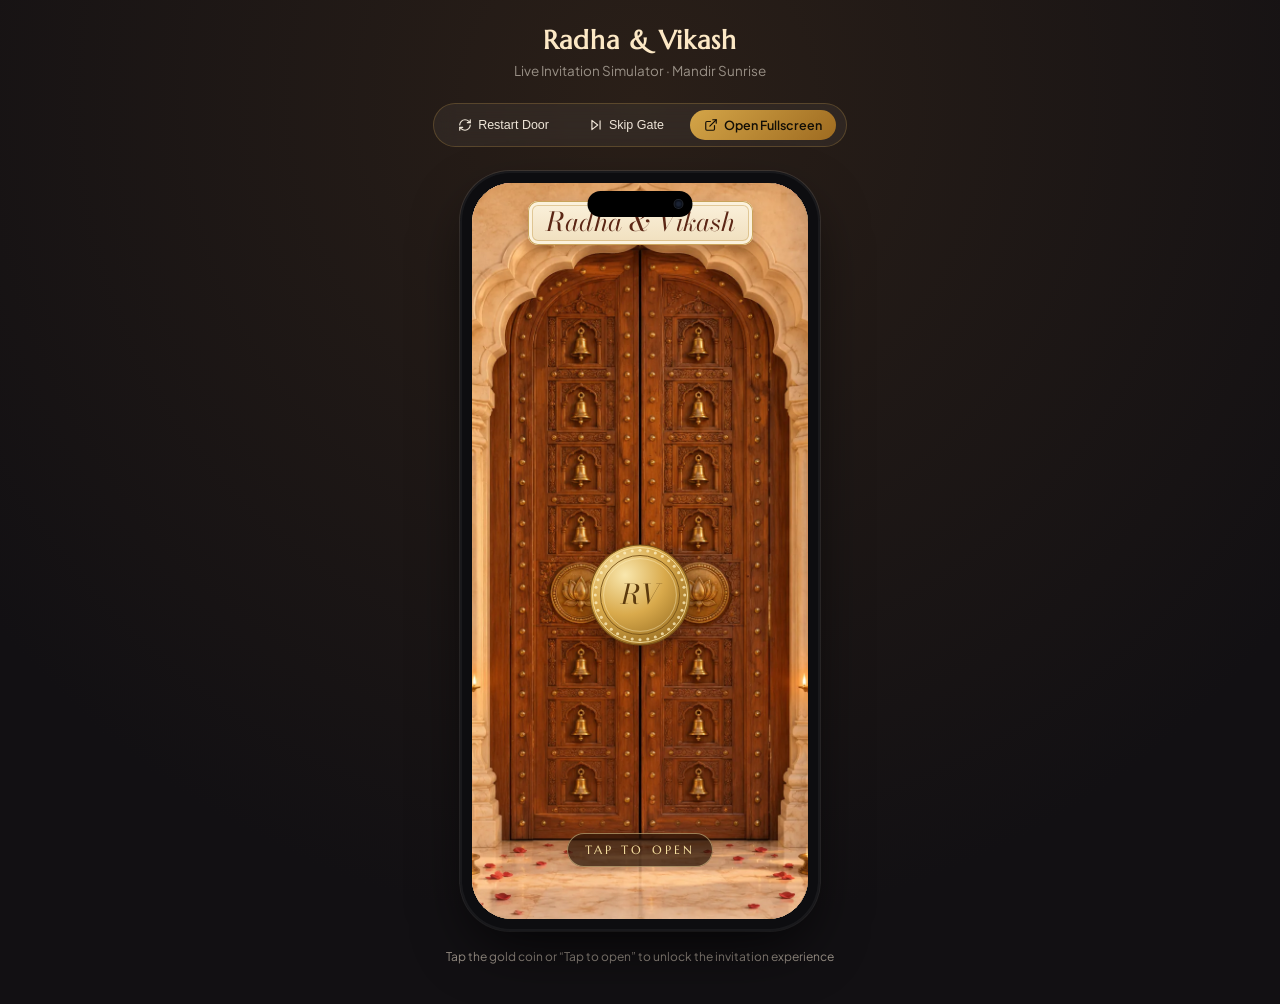
==== preview.html @ 3cbb506b "Initial commit: Radha & Vikash Mandir Sunrise wedding invitation with 3D doors, audio, scratch card " ====
<!doctype html>
<html lang="en">
<head>
<meta charset="utf-8">
<meta name="viewport" content="width=device-width, initial-scale=1">
<title>Live Preview | Wedding Invitation</title>
<link rel="preconnect" href="https://fonts.googleapis.com">
<link rel="preconnect" href="https://fonts.gstatic.com" crossorigin>
<link href="https://fonts.googleapis.com/css2?family=Plus+Jakarta+Sans:wght@400;500;600;700&family=Marcellus&display=swap" rel="stylesheet">
<style>
  :root {
    --bg: #131215;
    --card: #1c1a20;
    --gold: #d4a548;
    --text: #f0e6d8;
    --text-muted: #999086;
  }
  * { box-sizing: border-box; margin: 0; padding: 0; }
  body {
    min-height: 100vh;
    min-height: 100dvh;
    background: radial-gradient(circle at 50% 10%, #2a1f18 0%, #121013 75%);
    font-family: 'Plus Jakarta Sans', -apple-system, BlinkMacSystemFont, sans-serif;
    color: var(--text);
    display: flex;
    flex-direction: column;
    align-items: center;
    justify-content: flex-start;
    padding: 24px 16px 40px;
    overflow-x: hidden;
  }
  header {
    text-align: center;
    margin-bottom: 24px;
  }
  h1 {
    font-family: 'Marcellus', serif;
    font-size: 26px;
    letter-spacing: 0.04em;
    color: #fce8c5;
    margin-bottom: 6px;
  }
  p.sub {
    font-size: 13.5px;
    color: var(--text-muted);
  }
  .toolbar {
    display: flex;
    align-items: center;
    gap: 12px;
    margin-bottom: 24px;
    background: rgba(255, 255, 255, 0.05);
    padding: 6px 10px;
    border-radius: 999px;
    border: 1px solid rgba(212, 165, 72, 0.25);
    backdrop-filter: blur(10px);
  }
  .btn {
    appearance: none;
    background: none;
    border: none;
    color: var(--text);
    font-size: 12.5px;
    font-weight: 500;
    padding: 7px 14px;
    border-radius: 999px;
    cursor: pointer;
    text-decoration: none;
    display: inline-flex;
    align-items: center;
    gap: 6px;
    transition: all 0.2s ease;
  }
  .btn:hover {
    background: rgba(255, 255, 255, 0.1);
    color: #fff;
  }
  .btn.primary {
    background: linear-gradient(135deg, #d4a548, #9e6b20);
    color: #120e06;
    font-weight: 600;
  }
  .btn.primary:hover {
    transform: translateY(-1px);
    box-shadow: 0 4px 14px rgba(212, 165, 72, 0.35);
  }
  .preview-wrapper {
    position: relative;
    display: flex;
    flex-direction: column;
    align-items: center;
  }
  /* Mobile Phone Mockup */
  .phone-frame {
    position: relative;
    width: 360px;
    height: 760px;
    background: #0d0d10;
    border-radius: 50px;
    padding: 12px;
    box-shadow: 0 25px 60px -15px rgba(0, 0, 0, 0.8),
                0 0 0 1px rgba(255, 255, 255, 0.12),
                inset 0 0 0 2px rgba(255, 255, 255, 0.05);
  }
  /* Dynamic Island / Notch */
  .phone-island {
    position: absolute;
    top: 20px;
    left: 50%;
    transform: translateX(-50%);
    width: 105px;
    height: 26px;
    background: #000;
    border-radius: 20px;
    z-index: 20;
    pointer-events: none;
    display: flex;
    align-items: center;
    justify-content: flex-end;
    padding-right: 9px;
  }
  .phone-camera {
    width: 10px;
    height: 10px;
    border-radius: 50%;
    background: radial-gradient(circle, #1a2233 30%, #080c14 70%);
    border: 1px solid rgba(255,255,255,0.1);
  }
  .screen {
    position: relative;
    width: 100%;
    height: 100%;
    overflow: hidden;
    border-radius: 40px;
    background: #fdf6ec;
  }
  .screen iframe {
    width: 100%;
    height: 100%;
    border: 0;
    display: block;
    background: #4a2a14;
  }
  .footer-note {
    margin-top: 18px;
    font-size: 12px;
    color: var(--text-muted);
    text-align: center;
  }
</style>
</head>
<body>

<header>
  <h1>Radha &amp; Vikash</h1>
  <p class="sub">Live Invitation Simulator &middot; Mandir Sunrise</p>
</header>

<div class="toolbar">
  <button class="btn" onclick="reloadFrame()">
    <svg width="14" height="14" viewBox="0 0 24 24" fill="none" stroke="currentColor" stroke-width="2" stroke-linecap="round" stroke-linejoin="round"><path d="M3 12a9 9 0 0 1 9-9 9.75 9.75 0 0 1 6.74 2.74L21 8"/><path d="M21 3v5h-5"/><path d="M21 12a9 9 0 0 1-9 9 9.75 9.75 0 0 1-6.74-2.74L3 16"/><path d="M8 16H3v5"/></svg>
    Restart Door
  </button>
  <button class="btn" onclick="skipDoor()">
    <svg width="14" height="14" viewBox="0 0 24 24" fill="none" stroke="currentColor" stroke-width="2" stroke-linecap="round" stroke-linejoin="round"><polygon points="5 4 15 12 5 20 5 4"/><line x1="19" y1="5" x2="19" y2="19"/></svg>
    Skip Gate
  </button>
  <a class="btn primary" href="index.html" target="_blank">
    <svg width="14" height="14" viewBox="0 0 24 24" fill="none" stroke="currentColor" stroke-width="2" stroke-linecap="round" stroke-linejoin="round"><path d="M18 13v6a2 2 0 0 1-2 2H5a2 2 0 0 1-2-2V8a2 2 0 0 1 2-2h6"/><polyline points="15 3 21 3 21 9"/><line x1="10" y1="14" x2="21" y2="3"/></svg>
    Open Fullscreen
  </a>
</div>

<div class="preview-wrapper">
  <div class="phone-frame">
    <div class="phone-island">
      <div class="phone-camera"></div>
    </div>
    <div class="screen">
      <iframe id="inviteFrame" src="index.html" title="Live Preview"></iframe>
    </div>
  </div>
  <p class="footer-note">Tap the gold coin or &ldquo;Tap to open&rdquo; to unlock the invitation experience</p>
</div>

<script>
  function reloadFrame() {
    const f = document.getElementById('inviteFrame');
    f.src = 'index.html?t=' + Date.now();
  }
  function skipDoor() {
    const f = document.getElementById('inviteFrame');
    f.src = 'index.html#open';
  }
</script>

</body>
</html>
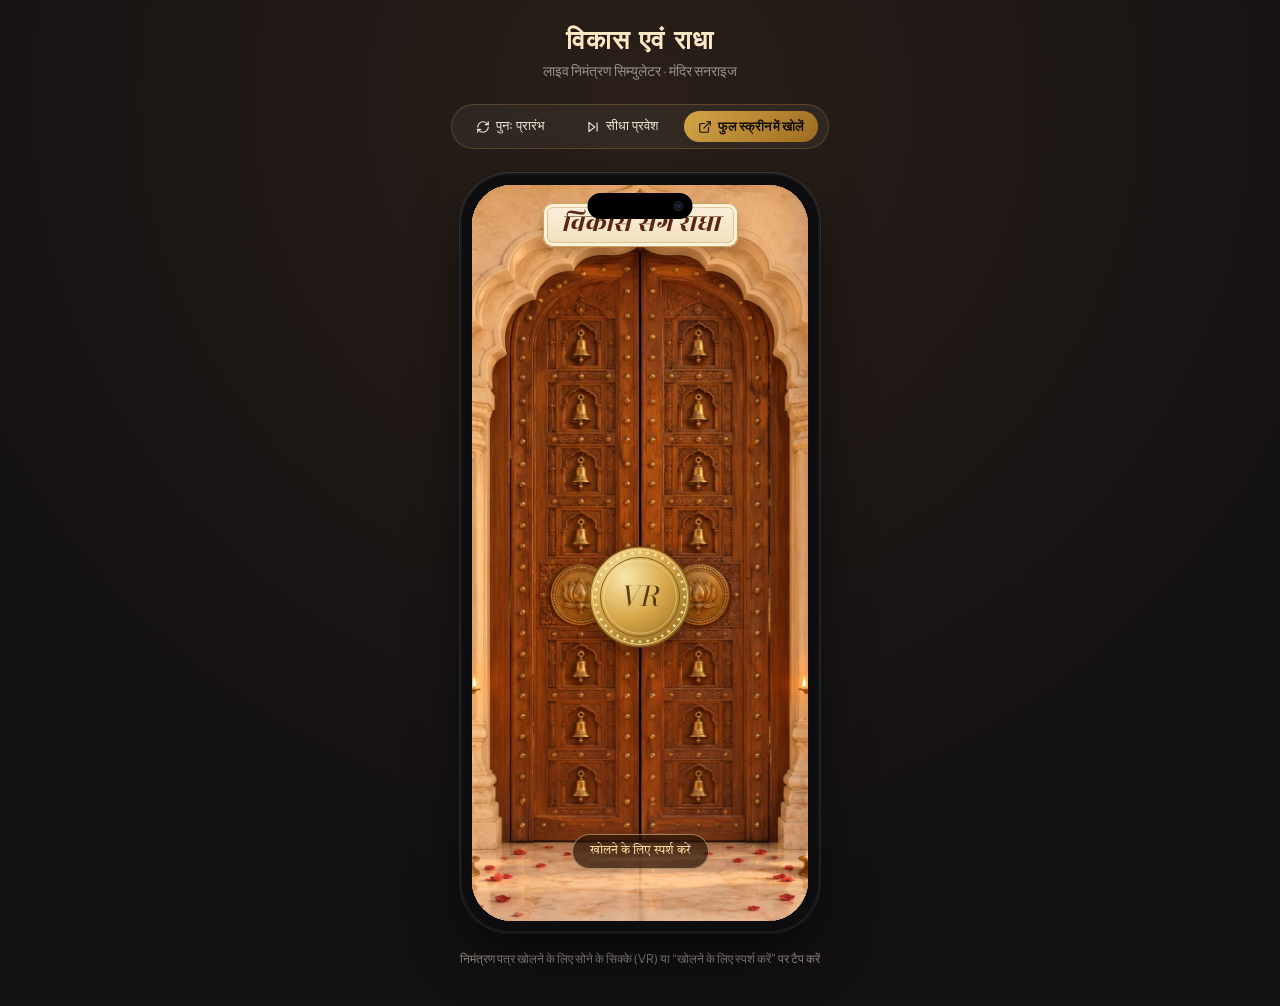
==== commit 4a17d272: "Convert wedding invitation to Hindi with Vikash first and add YouTube background song" ====
--- a/preview.html
+++ b/preview.html
@@ -1,9 +1,9 @@
 <!doctype html>
-<html lang="en">
+<html lang="hi">
 <head>
 <meta charset="utf-8">
 <meta name="viewport" content="width=device-width, initial-scale=1">
-<title>Live Preview | Wedding Invitation</title>
+<title>लाइव प्रीव्यू | विकास एवं राधा का शुभ विवाह</title>
 <link rel="preconnect" href="https://fonts.googleapis.com">
 <link rel="preconnect" href="https://fonts.gstatic.com" crossorigin>
 <link href="https://fonts.googleapis.com/css2?family=Plus+Jakarta+Sans:wght@400;500;600;700&family=Marcellus&display=swap" rel="stylesheet">
@@ -152,22 +152,22 @@
 <body>
 
 <header>
-  <h1>Radha &amp; Vikash</h1>
-  <p class="sub">Live Invitation Simulator &middot; Mandir Sunrise</p>
+  <h1>विकास एवं राधा</h1>
+  <p class="sub">लाइव निमंत्रण सिम्युलेटर &middot; मंदिर सनराइज</p>
 </header>
 
 <div class="toolbar">
   <button class="btn" onclick="reloadFrame()">
     <svg width="14" height="14" viewBox="0 0 24 24" fill="none" stroke="currentColor" stroke-width="2" stroke-linecap="round" stroke-linejoin="round"><path d="M3 12a9 9 0 0 1 9-9 9.75 9.75 0 0 1 6.74 2.74L21 8"/><path d="M21 3v5h-5"/><path d="M21 12a9 9 0 0 1-9 9 9.75 9.75 0 0 1-6.74-2.74L3 16"/><path d="M8 16H3v5"/></svg>
-    Restart Door
+    पुनः प्रारंभ
   </button>
   <button class="btn" onclick="skipDoor()">
     <svg width="14" height="14" viewBox="0 0 24 24" fill="none" stroke="currentColor" stroke-width="2" stroke-linecap="round" stroke-linejoin="round"><polygon points="5 4 15 12 5 20 5 4"/><line x1="19" y1="5" x2="19" y2="19"/></svg>
-    Skip Gate
+    सीधा प्रवेश
   </button>
   <a class="btn primary" href="index.html" target="_blank">
     <svg width="14" height="14" viewBox="0 0 24 24" fill="none" stroke="currentColor" stroke-width="2" stroke-linecap="round" stroke-linejoin="round"><path d="M18 13v6a2 2 0 0 1-2 2H5a2 2 0 0 1-2-2V8a2 2 0 0 1 2-2h6"/><polyline points="15 3 21 3 21 9"/><line x1="10" y1="14" x2="21" y2="3"/></svg>
-    Open Fullscreen
+    फुल स्क्रीन में खोलें
   </a>
 </div>
 
@@ -180,7 +180,7 @@
       <iframe id="inviteFrame" src="index.html" title="Live Preview"></iframe>
     </div>
   </div>
-  <p class="footer-note">Tap the gold coin or &ldquo;Tap to open&rdquo; to unlock the invitation experience</p>
+  <p class="footer-note">निमंत्रण पत्र खोलने के लिए सोने के सिक्के (VR) या &ldquo;खोलने के लिए स्पर्श करें&rdquo; पर टैप करें</p>
 </div>
 
 <script>
